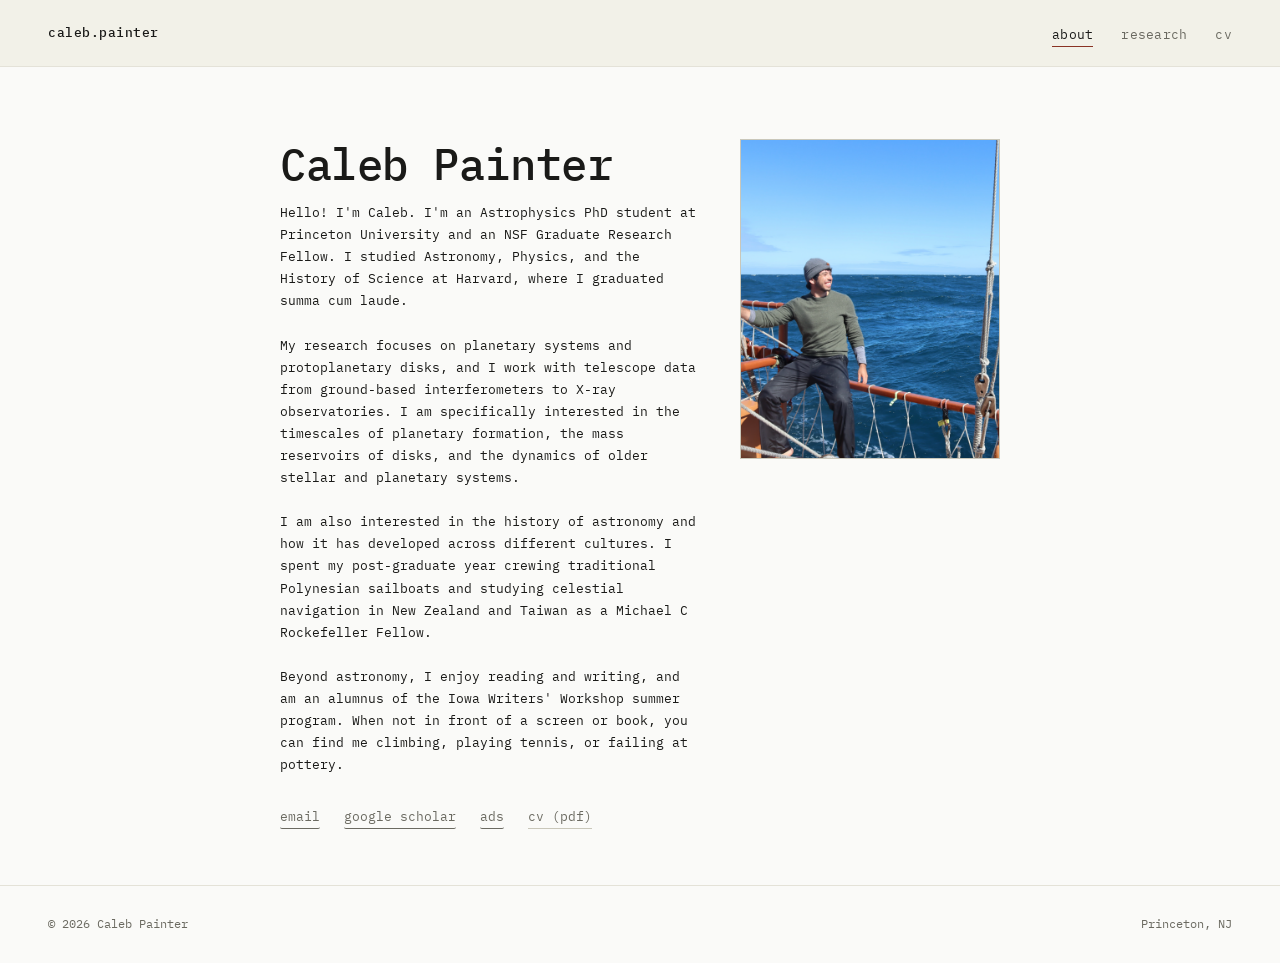
==== index.html @ b44b5874 "Comment out 'other interests' link in index.html Comment out the 'other interests' link in the navig" ====
<!DOCTYPE html>
<html lang="en">
<head>
<meta charset="UTF-8">
<meta name="viewport" content="width=device-width, initial-scale=1.0">
<title>Caleb — Astronomy &amp; Astrophysics</title>
<link rel="preconnect" href="https://fonts.googleapis.com">
<link rel="preconnect" href="https://fonts.gstatic.com" crossorigin>
<link href="https://fonts.googleapis.com/css2?family=IBM+Plex+Mono:ital,wght@0,300;0,400;0,500;0,600;1,400&display=swap" rel="stylesheet">
<link rel="stylesheet" href="style.css">
</head>
<body>

<nav class="site-nav" aria-label="Primary">
  <a class="mark" href="index.html">caleb.<span style="background:none;padding:0;">painter</span></a>
  <ul>
    <li><a class="nav-link" href="index.html" aria-current="page">about</a></li>
    <li><a class="nav-link" href="research.html">research</a></li>
    <li><a class="nav-link" href="personal_website_CV.pdf" target="_blank" rel="noopener">cv</a></li>
    <!-- <li><a class="nav-link" href="interests.html">other interests</a></li> -->
  </ul>
</nav>

<header class="hero">
  <div class="hero-inner">
    <div class="hero-flex">
      <div class="hero-text">
        <!-- <p class="eyebrow">astronomy &amp; astrophysics — princeton university</p> -->
        <h1 class="name">Caleb <span>Painter</span></h1>
        <!-- <p class="role">Incoming PhD student in Astronomy &amp; Astrophysics, Princeton University</p> -->
        <p class="bio">
     Hello! I'm Caleb. I'm an Astrophysics PhD student at Princeton University and an NSF Graduate Research Fellow. I studied Astronomy, Physics, and the History of Science at Harvard, where I graduated summa cum laude. 
     <br>
     <br>

     My research focuses on planetary systems and protoplanetary disks, and I work with telescope data from ground-based interferometers to X-ray observatories. I am specifically interested in the timescales of planetary formation, the mass reservoirs of disks, and the dynamics of older stellar and planetary systems.              
     <br>
     <br>

     I am also interested in the history of astronomy and how it has developed across different cultures. I spent my post-graduate year crewing traditional Polynesian sailboats and studying celestial navigation in New Zealand and Taiwan as a Michael C Rockefeller Fellow. 

     <br>
     <br>
     Beyond astronomy, I enjoy reading and writing, and am an alumnus of the Iowa Writers' Workshop summer program. When not in front of a screen or book, you can find me climbing, playing tennis, or failing at pottery.

        </p>
        <div class="hero-links">
          <a href="mailto:you@princeton.edu" class="fillin" style="background:none;padding:0;border-color:currentColor;">email</a>
          <a href="#" class="fillin" style="background:none;padding:0;border-color:currentColor;">google scholar</a>
          <a href="#" class="fillin" style="background:none;padding:0;border-color:currentColor;">ads</a>
          <a href="personal_website_CV.pdf" target="_blank" rel="noopener" style="background:none;padding:0;">cv (pdf)</a>
        </div>
      </div>
      <div class="photo-wrap">
        <img class="profile-photo" src="profile2.png" alt="Caleb Painter">
      </div>
    </div>
  </div>
</header>

<!-- <main>
  <section id="about">
    <h2 class="section-title">currently</h2>
    <p>
      Starting the PhD program in the Department of Astrophysical Sciences at Princeton in Fall 2026.
      <span class="fillin">[One or two lines on what you're working on right now, or which group/advisor you'll be joining, once confirmed.]</span>
    </p>
  </section>

  <section id="background">
    <h2 class="section-title">background</h2>
    <p>
      I grew up overseas and have lived across several countries, which is part of where a long-standing
      interest in navigation and orientation comes from — first practical, then scientific. I'm fluent in
      French and proficient in Spanish. More on the non-astrophysics side of things is on the
      <a href="interests.html">other interests</a> page.
    </p>
  </section>
</main> -->

<footer>
  <span>© <span id="year"></span> Caleb Painter </span>
  <span>Princeton, NJ</span>
</footer>
<script>document.getElementById('year').textContent = new Date().getFullYear();</script>
</body>
</html>
---- style.css ----
/* ===========================================================
   Design tokens — Mono Ledger
   =========================================================== */
:root {
  --paper:      #FAFAF8;
  --paper-2:    #F2F1E8;
  --ink:        #1A1A18;
  --ink-soft:   #6B6A61;
  --accent:     #8A3324;
  --line:       #E4E2D8;
  --line-strong:#C9C7BA;

  --mono: 'IBM Plex Mono', ui-monospace, SFMono-Regular, Menlo, Consolas, monospace;
  --maxw: 720px;
}

* { box-sizing: border-box; }

body {
  margin: 0;
  background: var(--paper);
  color: var(--ink);
  font-family: var(--mono);
  font-size: 15.5px;
  line-height: 1.7;
  -webkit-font-smoothing: antialiased;
}

a { color: var(--accent); text-decoration-thickness: 1px; text-underline-offset: 3px; }
a:hover { color: var(--ink); }
a:focus-visible, button:focus-visible {
  outline: 2px solid var(--accent);
  outline-offset: 3px;
}

@media (prefers-reduced-motion: reduce) {
  * { animation: none !important; transition: none !important; }
}

/* ===========================================================
   Top navigation
   =========================================================== */
.site-nav {
  background: var(--paper-2);
  border-bottom: 1px solid var(--line);
  padding: 20px clamp(20px, 5vw, 48px);
  display: flex;
  align-items: center;
  justify-content: space-between;
  flex-wrap: wrap;
  gap: 12px;
}
.site-nav .mark {
  font-size: 13px;
  letter-spacing: 0.04em;
  color: var(--ink);
  text-decoration: none;
  font-weight: 500;
}
.site-nav ul {
  list-style: none;
  display: flex;
  gap: clamp(16px, 3vw, 28px);
  margin: 0;
  padding: 0;
  flex-wrap: wrap;
}
.site-nav a.nav-link {
  color: var(--ink-soft);
  text-decoration: none;
  font-size: 13px;
  letter-spacing: 0.02em;
  padding-bottom: 3px;
  border-bottom: 1px solid transparent;
}
.site-nav a.nav-link:hover { color: var(--ink); }
.site-nav a.nav-link[aria-current="page"] {
  color: var(--ink);
  border-bottom-color: var(--accent);
}

/* ===========================================================
   Hero (About / homepage)
   =========================================================== */
.hero {
  padding: 72px clamp(20px, 6vw, 48px) 56px;
}
.hero-inner { max-width: var(--maxw); margin: 0 auto; }

.hero-flex { display: flex; gap: 40px; align-items: flex-start; flex-wrap: wrap; }
.photo-wrap { flex: none; }
.profile-photo {
  width: 260px;
  height: 320px;
  object-fit: cover;
  border: 1px solid var(--line-strong);
  /* filter: grayscale(100%); */
  display: block;
}
.hero-text { flex: 1 1 360px; min-width: 280px; }

.eyebrow {
  font-size: 12px;
  letter-spacing: 0.06em;
  color: var(--accent);
  margin: 0 0 22px;
}
h1.name {
  font-weight: 500;
  font-size: clamp(32px, 5.5vw, 44px);
  line-height: 1.15;
  margin: 0 0 12px;
  letter-spacing: -0.01em;
}
.role {
  font-size: 15px;
  color: var(--ink-soft);
  margin: 0 0 28px;
  max-width: 52ch;
}
.hero p.bio {
  max-width: 66ch;
  font-size: 13px;
  margin: 0 0 30px;
}
.hero-links { display: flex; flex-wrap: wrap; gap: 8px 24px; }
.hero-links a {
  font-size: 13px;
  color: var(--ink-soft);
  text-decoration: none;
  border-bottom: 1px solid var(--line-strong);
  padding-bottom: 2px;
}
.hero-links a:hover { color: var(--accent); border-color: var(--accent); }

/* ===========================================================
   Page header (non-hero pages)
   =========================================================== */
.page-header {
  padding: 56px clamp(20px, 6vw, 48px) 40px;
}
.page-header-inner { max-width: var(--maxw); margin: 0 auto; }
.page-header h1 {
  font-weight: 500;
  font-size: clamp(26px, 4vw, 34px);
  margin: 0 0 10px;
  letter-spacing: -0.01em;
}
.page-header .lede {
  color: var(--ink-soft);
  font-size: 14.5px;
  max-width: 58ch;
  margin: 0;
}

/* ===========================================================
   Main content
   =========================================================== */
main {
  max-width: var(--maxw);
  margin: 0 auto;
  padding: 8px clamp(20px, 6vw, 48px) 96px;
}
section + section { margin-top: 48px; padding-top: 48px; border-top: 1px solid var(--line); }

h2.section-title {
  font-size: 13px;
  letter-spacing: 0.03em;
  color: var(--ink);
  margin: 0 0 20px;
  padding-left: 12px;
  border-left: 2px solid var(--accent);
}
h3 {
  font-weight: 500;
  font-size: 17px;
  margin: 0 0 6px;
}
p { margin: 0 0 16px; }
.text-soft { color: var(--ink-soft); }

/* Placeholders — visible so nothing gets published by accident */
.fillin {
  color: var(--accent);
  background: rgba(138,51,36,0.07);
  padding: 0 4px;
  border-radius: 2px;
}

/* ===========================================================
   Publications list
   =========================================================== */
.pub-list { list-style: none; margin: 0; padding: 0; }
.pub-list li {
  padding-left: 1.6em;
  text-indent: -1.6em;
  margin-bottom: 16px;
  font-size: 14.5px;
}
.pub-list .pub-meta {
  display: block;
  font-size: 12.5px;
  color: var(--ink-soft);
  text-indent: 0;
  margin-top: 2px;
}

/* ===========================================================
   CV entries
   =========================================================== */
.cv-entry {
  display: grid;
  grid-template-columns: 120px 1fr;
  gap: 4px 24px;
  margin-bottom: 20px;
}
.cv-entry .dates {
  font-size: 12.5px;
  color: var(--ink-soft);
  padding-top: 3px;
}
.cv-entry .what strong { font-weight: 600; }
.cv-entry .where { color: var(--ink-soft); font-size: 13.5px; }
@media (max-width: 560px) {
  .cv-entry { grid-template-columns: 1fr; gap: 2px; }
}

.download-btn {
  display: inline-flex;
  align-items: center;
  gap: 8px;
  font-size: 13px;
  color: var(--ink);
  background: transparent;
  border: 1px solid var(--ink);
  padding: 10px 16px;
  text-decoration: none;
  transition: background .15s ease, color .15s ease;
}
.download-btn:hover { background: var(--ink); color: var(--paper); }

/* ===========================================================
   Interest entries
   =========================================================== */
.interest { margin-bottom: 40px; }
.interest .idx {
  font-size: 12px;
  color: var(--accent);
  margin: 0 0 6px;
}
.interest h3 { margin-bottom: 10px; }

/* ===========================================================
   Footer
   =========================================================== */
footer {
  border-top: 1px solid var(--line);
  padding: 28px clamp(20px, 6vw, 48px);
  color: var(--ink-soft);
  font-size: 12px;
  display: flex;
  justify-content: space-between;
  flex-wrap: wrap;
  gap: 8px;
}
footer a { color: var(--ink-soft); }
footer a:hover { color: var(--accent); }
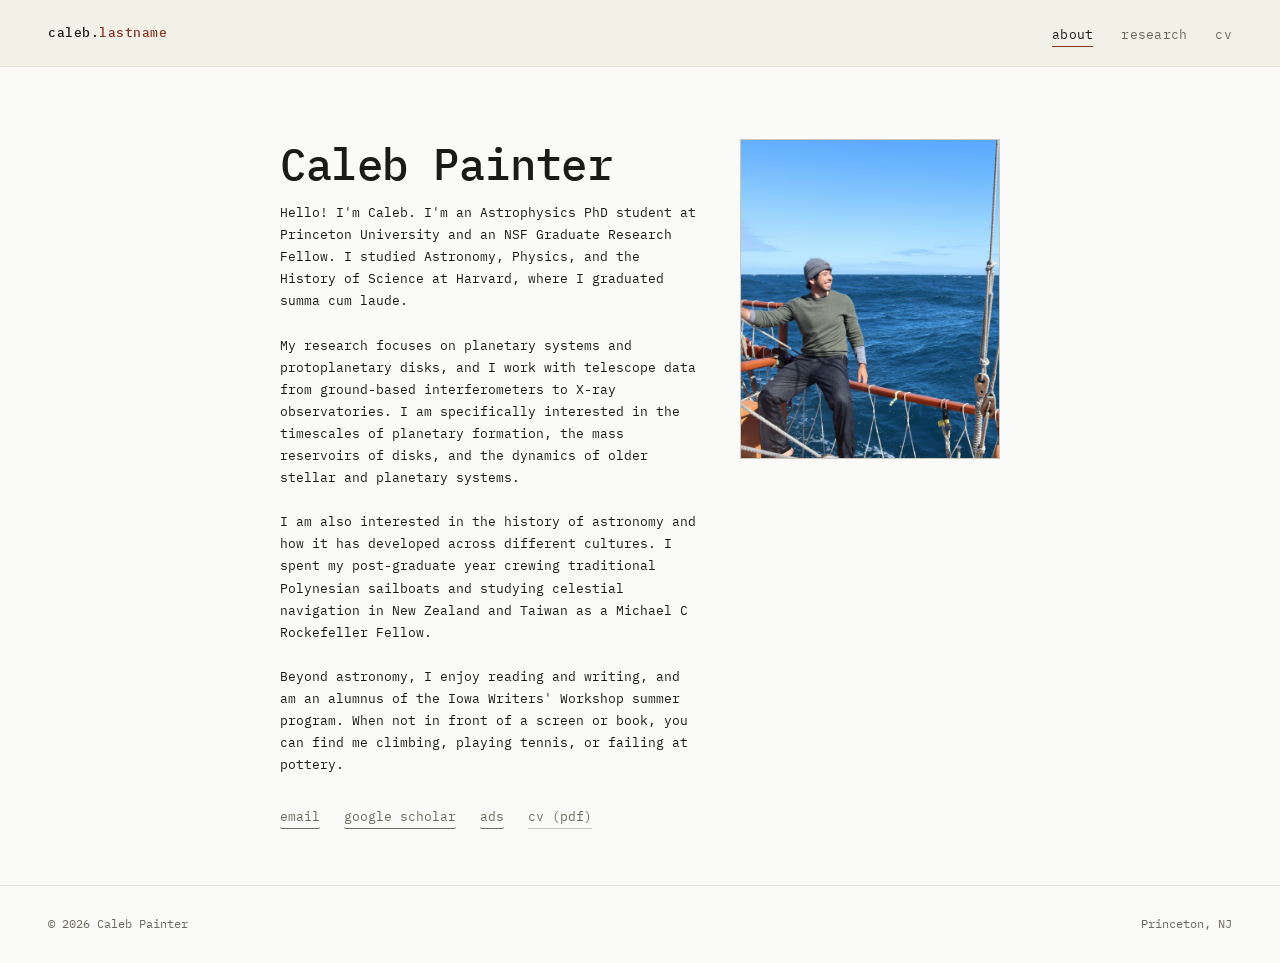
==== commit 955e4cae: "Update navigation links in index.html" ====
--- a/index.html
+++ b/index.html
@@ -12,9 +12,9 @@
 <body>
 
 <nav class="site-nav" aria-label="Primary">
-  <a class="mark" href="index.html">caleb.<span style="background:none;padding:0;">painter</span></a>
+<a class="mark" href="/">caleb.<span class="fillin" style="background:none;padding:0;">lastname</span></a>
   <ul>
-    <li><a class="nav-link" href="index.html" aria-current="page">about</a></li>
+    <li><a class="nav-link" href="/" aria-current="page">about</a></li>
     <li><a class="nav-link" href="research.html">research</a></li>
     <li><a class="nav-link" href="personal_website_CV.pdf" target="_blank" rel="noopener">cv</a></li>
     <!-- <li><a class="nav-link" href="interests.html">other interests</a></li> -->
--- a/style.css
+++ b/style.css
@@ -153,6 +153,9 @@
   margin: 0;
 }
 
+#focus p {
+  font-size: 14px;
+}
 /* ===========================================================
    Main content
    =========================================================== */
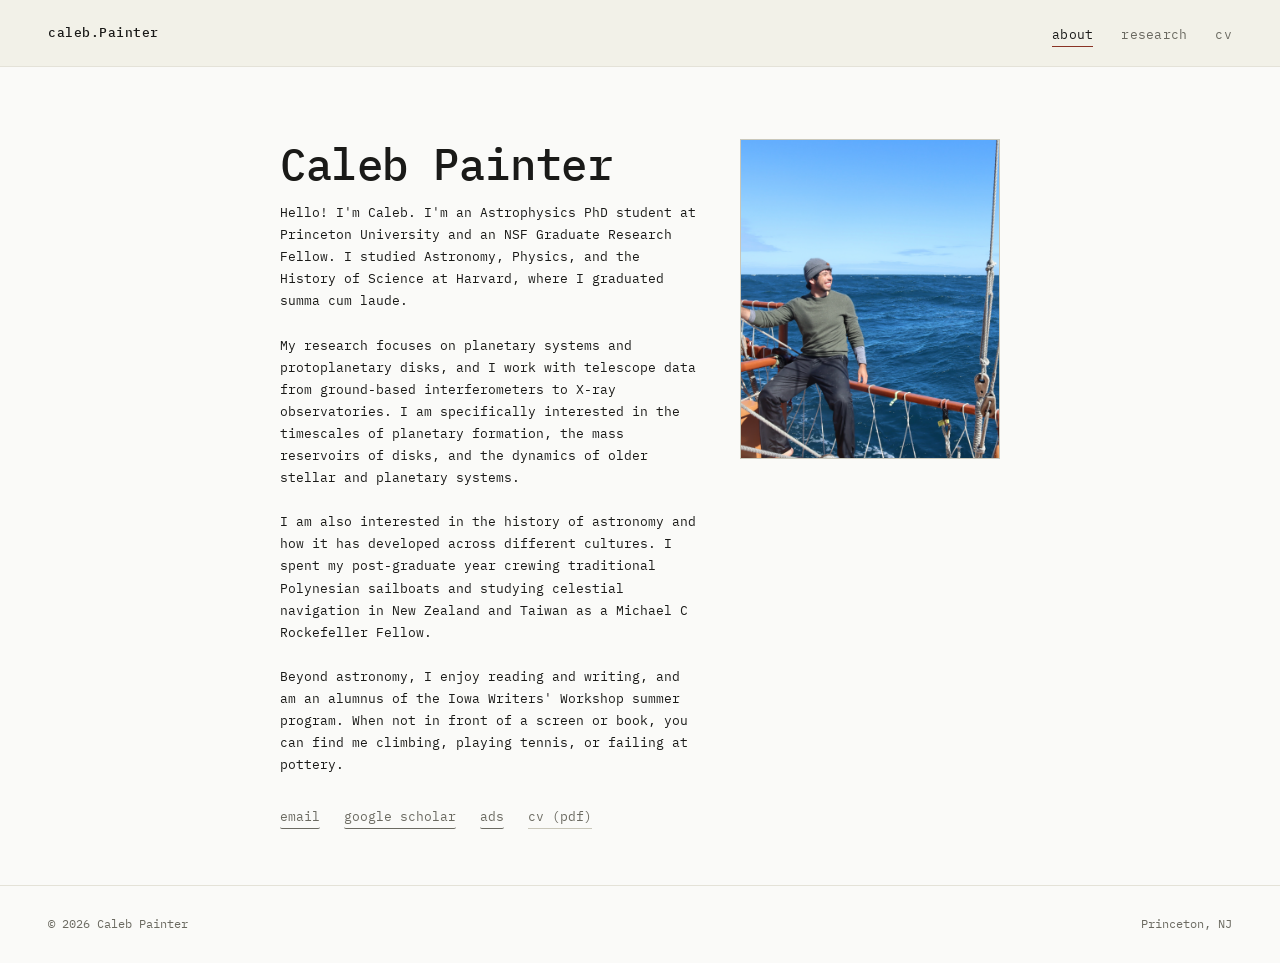
==== commit f6f3d2f1: "Update name in navigation link to 'Painter'" ====
--- a/index.html
+++ b/index.html
@@ -12,7 +12,7 @@
 <body>
 
 <nav class="site-nav" aria-label="Primary">
-<a class="mark" href="/">caleb.<span class="fillin" style="background:none;padding:0;">lastname</span></a>
+<a class="mark" href="/">caleb.<span style="background:none;padding:0;">Painter</span></a>
   <ul>
     <li><a class="nav-link" href="/" aria-current="page">about</a></li>
     <li><a class="nav-link" href="research.html">research</a></li>
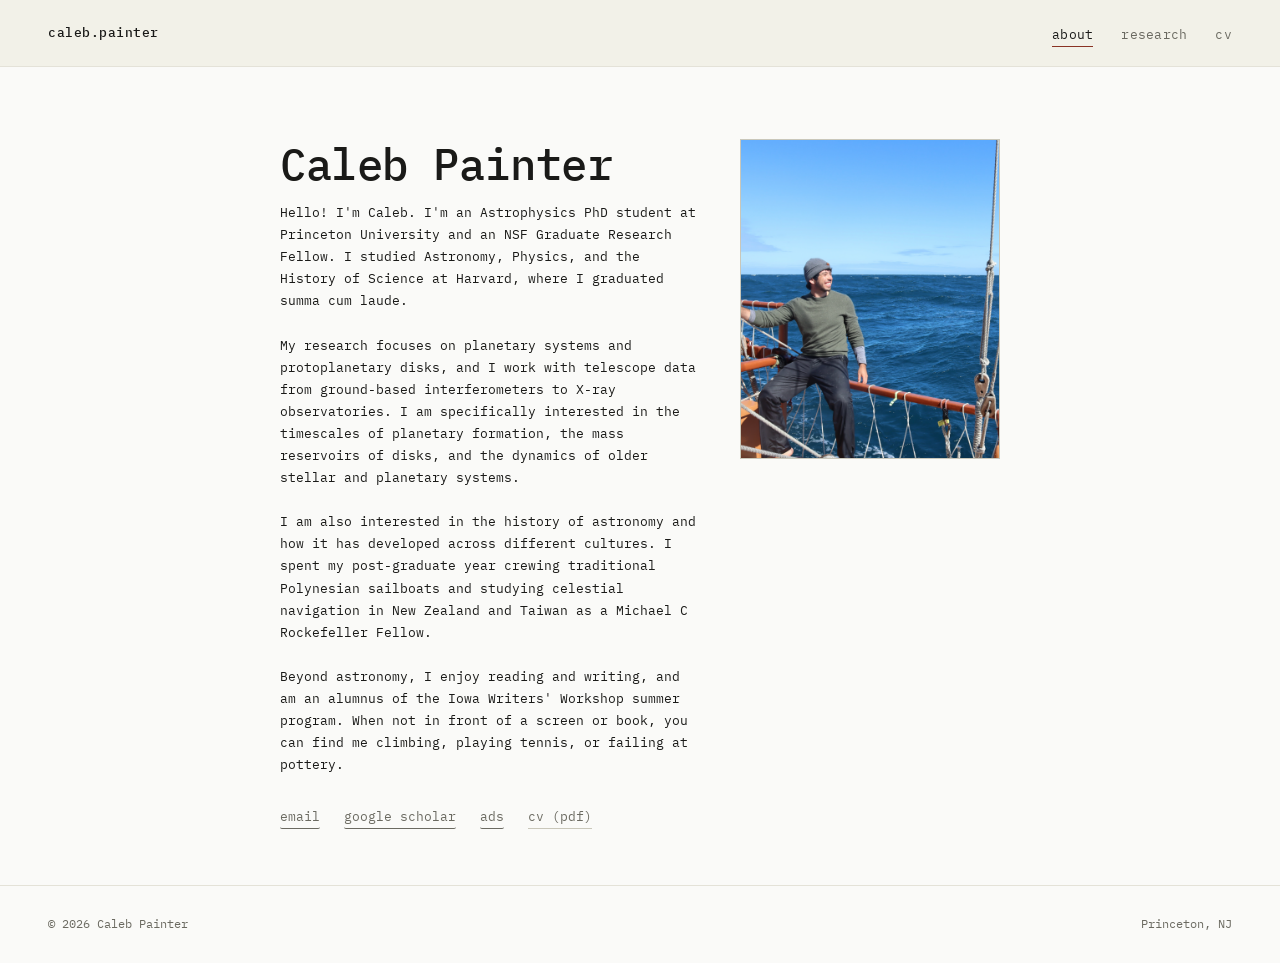
==== commit 23be8200: "Fix link text case in navigation" ====
--- a/index.html
+++ b/index.html
@@ -12,10 +12,10 @@
 <body>
 
 <nav class="site-nav" aria-label="Primary">
-<a class="mark" href="/">caleb.<span style="background:none;padding:0;">Painter</span></a>
+<a class="mark" href="/">caleb.<span style="background:none;padding:0;">painter</span></a>
   <ul>
     <li><a class="nav-link" href="/" aria-current="page">about</a></li>
-    <li><a class="nav-link" href="research.html">research</a></li>
+    <li><a class="nav-link" href="research">research</a></li>
     <li><a class="nav-link" href="personal_website_CV.pdf" target="_blank" rel="noopener">cv</a></li>
     <!-- <li><a class="nav-link" href="interests.html">other interests</a></li> -->
   </ul>
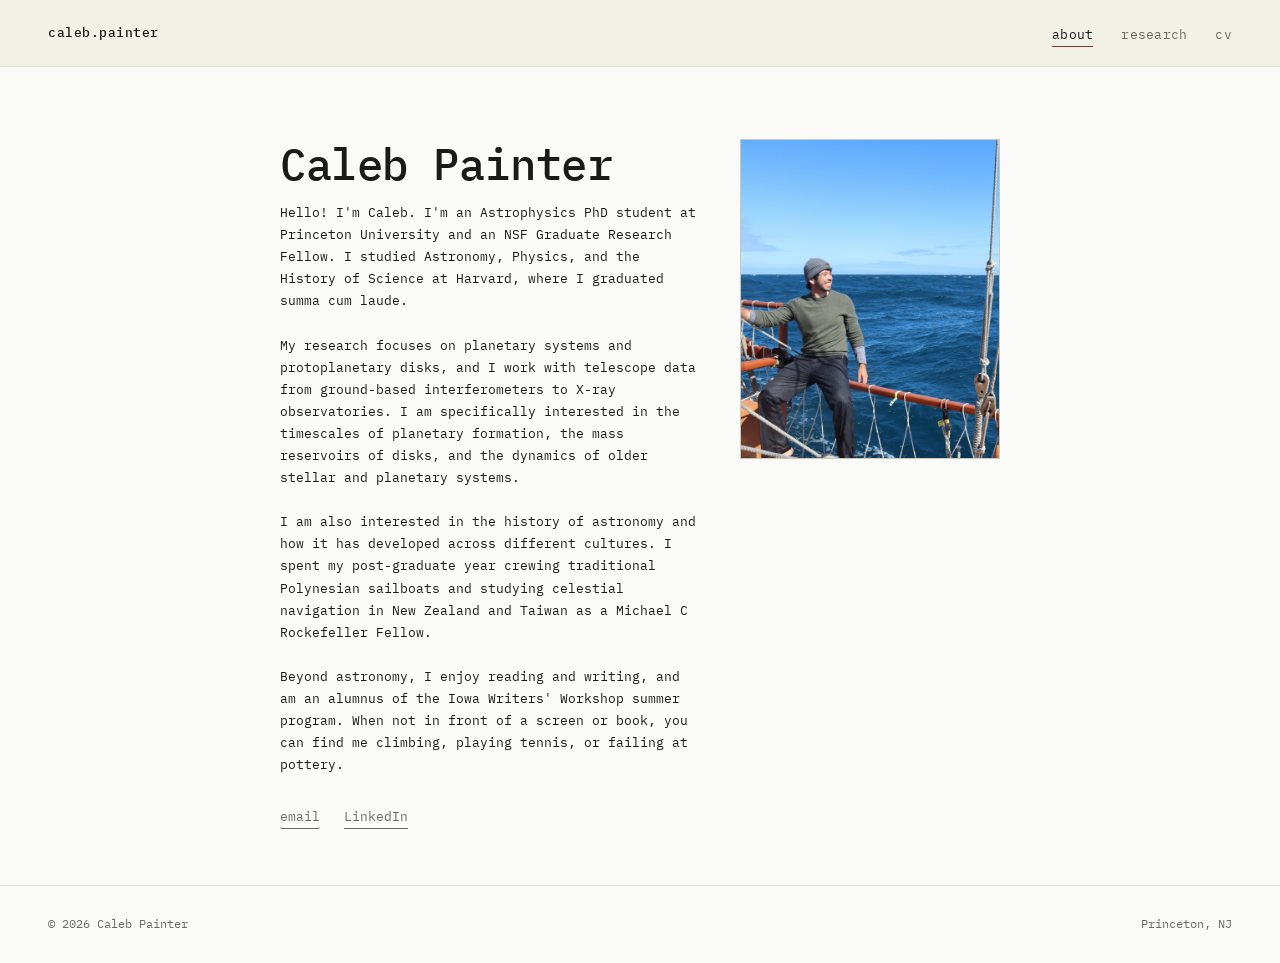
==== commit 5a712efa: "Update contact links in index.html Updated email and LinkedIn links in the hero section. Removed ads" ====
--- a/index.html
+++ b/index.html
@@ -3,7 +3,7 @@
 <head>
 <meta charset="UTF-8">
 <meta name="viewport" content="width=device-width, initial-scale=1.0">
-<title>Caleb — Astronomy &amp; Astrophysics</title>
+<title>Caleb Painter | Astronomer </title>
 <link rel="preconnect" href="https://fonts.googleapis.com">
 <link rel="preconnect" href="https://fonts.gstatic.com" crossorigin>
 <link href="https://fonts.googleapis.com/css2?family=IBM+Plex+Mono:ital,wght@0,300;0,400;0,500;0,600;1,400&display=swap" rel="stylesheet">
@@ -16,7 +16,7 @@
   <ul>
     <li><a class="nav-link" href="/" aria-current="page">about</a></li>
     <li><a class="nav-link" href="research">research</a></li>
-    <li><a class="nav-link" href="personal_website_CV.pdf" target="_blank" rel="noopener">cv</a></li>
+    <li><a class="nav-link" href="CV.pdf" target="_blank" rel="noopener">cv</a></li>
     <!-- <li><a class="nav-link" href="interests.html">other interests</a></li> -->
   </ul>
 </nav>
@@ -45,10 +45,10 @@
 
         </p>
         <div class="hero-links">
-          <a href="mailto:you@princeton.edu" class="fillin" style="background:none;padding:0;border-color:currentColor;">email</a>
-          <a href="#" class="fillin" style="background:none;padding:0;border-color:currentColor;">google scholar</a>
-          <a href="#" class="fillin" style="background:none;padding:0;border-color:currentColor;">ads</a>
-          <a href="personal_website_CV.pdf" target="_blank" rel="noopener" style="background:none;padding:0;">cv (pdf)</a>
+          <a href="mailto:calebpainter@princeton.edu" class="fillin" style="background:none;padding:0;border-color:currentColor;">email</a>
+          <a href="https://www.linkedin.com/in/caleb-painter-3aab98225/" style="background:none;padding:0;border-color:currentColor;">LinkedIn</a>
+          <!-- <a href="#" class="fillin" style="background:none;padding:0;border-color:currentColor;">ads</a>
+          <a href="personal_website_CV.pdf" target="_blank" rel="noopener" style="background:none;padding:0;">cv (pdf)</a> -->
         </div>
       </div>
       <div class="photo-wrap">
--- a/style.css
+++ b/style.css
@@ -1,6 +1,8 @@
 /* ===========================================================
    Design tokens — Mono Ledger
    =========================================================== */
+
+
 :root {
   --paper:      #FAFAF8;
   --paper-2:    #F2F1E8;
@@ -156,6 +158,8 @@
 #focus p {
   font-size: 14px;
 }
+
+
 /* ===========================================================
    Main content
    =========================================================== */
@@ -190,6 +194,43 @@
   border-radius: 2px;
 }
 
+#focus + section {
+  border-top: none;
+  padding-top: 0;
+}
+
+section[id^="figure"] + section[id^="figure"] {
+  border-top: none;
+  padding-top: 0;
+}
+
+.figure-bleed {
+  position: relative;
+  left: 50%;
+  margin-left: -35vw;
+  width: 70vw;
+}
+
+
+.figure-flex { display: flex; gap: 32px; align-items: flex-start; flex-wrap: nowrap; }
+.figure-flex.reverse { flex-direction: row-reverse; }
+.figure-block { flex: none; margin: 0; }
+.figure-img {
+  width: 320px;
+  height: 240px;
+  object-fit: contain;
+  /* background: var(--paper-2); */
+  /* border: 1px solid var(--line-strong); */
+  display: block;
+}
+.figure-credit {
+  font-size: 12px;
+  color: var(--ink-soft);
+  margin-top: 8px;
+  max-width: 320px;
+}
+.figure-text { flex: 1 1 280px; min-width: 240px; }
+.figure-text p { font-size: 14.5px; }
 /* ===========================================================
    Publications list
    =========================================================== */
